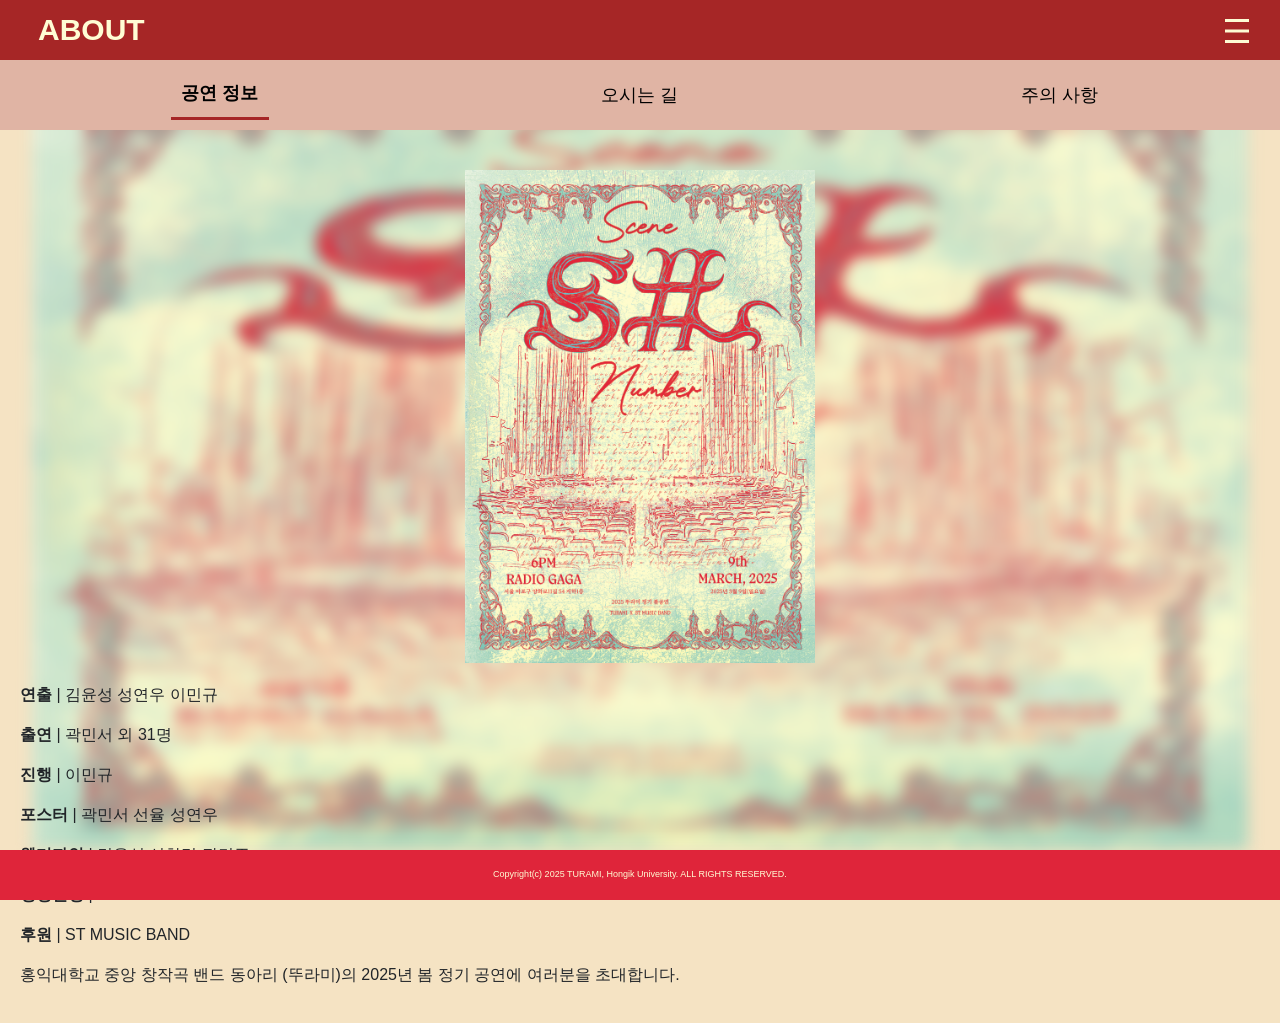
==== html/about.html @ c76e5979 "dev의 about변경 반영" ====
<!doctype html>
<html lang="en">
  <head>
    <meta charset="utf-8">
    <meta name="viewport" content="width=device-width, initial-scale=1">

    <link href="https://cdn.jsdelivr.net/npm/bootstrap@5.1.3/dist/css/bootstrap.min.css" rel="stylesheet" integrity="sha384-1BmE4kWBq78iYhFldvKuhfTAU6auU8tT94WrHftjDbrCEXSU1oBoqyl2QvZ6jIW3" crossorigin="anonymous">
    <link href="../main.css" rel="stylesheet">
    <link href="../css/about.css" rel="stylesheet">

    <title>2025 Spring TURAMI</title>
  </head>

  <body>

    <header>
      <span class="header-title">
        <span>ABOUT</span>
      </span>
      <button class="navbar-toggler" type="button">
        <img src="../images/hamburger.png" id="ham-icon"></img>
      </button>
    </header>  
    <nav class="navbar">
      <div class="nav-container">
        <img onclick="document.getElementsByClassName('navbar')[0].style.display='none';" src="../images/X_menu.png" id="x-icon">
        <a href="about.html" class="nav-item">ABOUT</a>
        <a href="setlist.html" class="nav-item">SETLIST</a>
        <a href="members.html" class="nav-item">MEMBERS</a>
        <a href="ticket.html" class="nav-item">TICKET</a>
        <div class="nav-emoji-container" >
          <a href="https://www.youtube.com/@hongik_TURAMI" class="nav-icon" id="youtube">
            <img src="../images/Youtube.png">
          </a>
          <a href="https://www.instagram.com/turami_hongik/" class="nav-icon" id="instagram">
            <img src="../images/Instagram.png">
          </a>
          <a href="../index.html" class="nav-icon" id="backhome">
            <img src="../images/Home.png">
          </a>
        </div>
      </div> 
    </nav> 

    <main>
        <!-- 📌 탭 메뉴 -->
        <div class="tab-menu">
          <button class="tab-button active" data-tab="info">공연 정보</button>
          <button class="tab-button" data-tab="location">오시는 길</button>
          <button class="tab-button" data-tab="notice">주의 사항</button>
        </div>

        <!-- 📌 탭 내용 -->
        <div id="tab-content">
          <div class="tab-pane active" id="info">
            <img src="/images/poster.jpg" class="poster">
            <div class="info-text">
              <p><strong>연출</strong> | 김윤성 성연우 이민규</p>
              <p><strong>출연</strong> | 곽민서 외 31명</p>
              <p><strong>진행</strong> | 이민규</p>
              <p><strong>포스터</strong> | 곽민서 선율 성연우</p>
              <p><strong>웹디자인</strong> | 김윤성 신한명 장민주</p>
              <p><strong>영상촬영</strong> | -</p>
              <p><strong>후원</strong> | ST MUSIC BAND</p>
            </div>
            <p class="desc">홍익대학교 중앙 창작곡 밴드 동아리 (뚜라미)의 2025년 봄 정기 공연에 여러분을 초대합니다.</p>
          </div>

          <div class="tab-pane" id="location">
              <h3>힙정 라디오가</h3>
              <p>(서울 마포구 양화로 12길 54 지하홀)</p>
              <div class="map-placeholder">지도 넣을 예정</div>
          </div>

          <div class="tab-pane" id="notice">
              <h3>공연장 주의사항</h3>
              <ol>
                <li>공연장 질서 유지 - 공연 관람 시 자리 이동을 삼가주세요.</li>
                <li>공연장 내 촬영 및 음주 금지 - 출연진 보호를 위해 공연장 내 촬영 및 음주가 금지됩니다.</li>
                <li>교통 안내 - 공연장 내 주차 공간이 협소하므로 대중교통 이용을 권장합니다.</li>
              </ol>
              <h4>📌 공연 대표자 비상 연락망</h4>
              <ul>
                <li>신한영: 010-4534-3216</li>
                <li>김리율: 010-2490-4649</li>
                <li>김윤성: 010-3484-4665</li>
                <li>성연우: 010-8855-1968</li>
                <li>이민규: 010-5918-5967</li>
              </ul>
          </div>
        </div>
    </main>


    <img src="../images/poster.jpg" id="blur-poster">
    <footer>
      <p>Copyright(c) 2025 TURAMI, Hongik University. ALL RIGHTS RESERVED.</p>
    </footer>

    <script>
      // hamburger 버튼 누르기
      document.getElementsByClassName('navbar-toggler')
      [0].addEventListener('click', function(){ 
        console.log("Pressed")
        document.getElementsByClassName('navbar')[0].style.display='flex';
      })

      // navbar.html footer,html 불러오기
      function loadComponent(id, file) {
        fetch(file)
          .then(response => response.text())
          .then(data => document.getElementById(id).innerHTML = data);
      }
      loadComponent("navbar-placeholder", "navbar.html");
      loadComponent("footer-placeholder", "footer.html");

        // 탭 기능 추가
        document.querySelectorAll('.tab-button').forEach(button => {
          button.addEventListener('click', function() {
           document.querySelectorAll('.tab-button').forEach(btn => btn.classList.remove('active'));
           document.querySelectorAll('.tab-pane').forEach(tab => tab.classList.remove('active'));

          this.classList.add('active');
          document.getElementById(this.dataset.tab).classList.add('active');
          });
        });

    </script>

    <script src="https://cdn.jsdelivr.net/npm/bootstrap@5.1.3/dist/js/bootstrap.bundle.min.js" integrity="sha384-ka7Sk0Gln4gmtz2MlQnikT1wXgYsOg+OMhuP+IlRH9sENBO0LRn5q+8nbTov4+1p" crossorigin="anonymous"></script>
  </body>
</html>
---- main.css ----
@import url("https://fonts.googleapis.com/css2?family=Abhaya+Libre:wght@400;500;600;700;800&display=swap");

@font-face {
  font-family: "Hakgyo R";
  src: url(../TU-2025-Spring/fonts/Hakgyoansim\ Allimjang\ OTF\ R.otf)
    format("opentype");
}

body {
  /* abhaya-libre-extrabold */
  font-family: "Abhaya Libre", serif;
  /* font-weight: 800;
    font-style: normal; */
  background: #fffdd4;
}
#poster {
  position: absolute;
  top: 50%;
  left: 50%;
  width: 95vw;
  max-height: calc(100vh - 110px);
  transform: translate(-50%, -50%) translateY(5px);
  z-index: -1;
}
#blur-poster {
  position: absolute;
  top: 50%;
  left: 50%;
  width: 95vw;
  max-height: calc(100vh - 110px);
  transform: translate(-50%, -50%) translateY(5px);
  filter: blur(7.5px);
  z-index: -1;
}

/* header */
header {
  position: fixed;
  top: 0px;
  width: 100%;
  height: 60px;
  display: flex;
  align-items: center; /* 수직(상하) 중앙 정렬 */
  padding: 0px;
  background-color: #df253a;
  justify-content: space-between;
}
.header-title {
  display: flex;
  align-items: center; /* 내부 요소들(이미지, 텍스트) 수직 중앙 정렬 */
  margin-left: 23px; /* 왼쪽에서 30px 간격 */

  font-size: 30px;
  font-style: normal;
  font-weight: 800;
  line-height: normal;
  color: #fffdd4;
}
.header-title img {
  height: 54px; /* 로고 크기 조절 */
}
.navbar-toggler {
  padding: 0px;
  margin-right: 16px; /* 오른쪽 버튼 간격 */
}
#ham-icon {
  height: 24px;
}

/* navbar */
.navbar {
  z-index: 9999;
  position: fixed;
  top: 0;
  left: 0;
  width: 100vw;
  height: 100vh;
  padding: 0;
  background: rgba(0, 0, 0, 0.5);
  flex-direction: row-reverse;
  display: none;
}
#x-icon {
  position: relative;
  top: 14px;
  left: 169px;
  height: 32px;
}

.nav-container {
  width: 250px;
  padding: 0px 0px 0px 33px; /* 윗쪽, 오른쪽, 아래쪽, 왼쪽 */
  height: 100vh;
  background-color: #df253a;
  display: grid;
  grid-template-rows: 52px 35px 35px 35px 35px auto;
  row-gap: 8px;
}
.nav-item {
  color: #fffdd4;
  font-size: 30px;
  font-style: normal;
  font-weight: 800;
  line-height: normal;
  text-decoration: none; /* 밑줄 X */
}
.nav-emoji-container {
  padding: 0%;
  margin: 0%;
  width: 217px;
  height: 30px;
  position: fixed;
  bottom: 24px;

  display: flex;
}
.nav-icon {
  margin: 0px;
  padding: 0px;
  width: 30px;
  height: 30px;

  display: flex;
  justify-content: center; /* 가로 중앙 정렬 */
  align-items: center; /* 세로 중앙 정렬 */
}

main {
  position: absolute;
  top: 60px;
  bottom: 50px;
  width: 100vw;
  height: calc(100vh - 110px); /* 전체 높이에서 header(60px) + footer(50px) 제외 */
  /*overflow: auto;   main 내부만 스크롤 가능 */
}

footer {
  display: flex;
  margin: 0px;
  width: 100%;
  height: 50px;
  position: fixed; /* 페이지를 스크롤해도 하단에 고정 */
  bottom: 0px;
  align-items: center;
  justify-content: center;
  background-color: #df253a;
  font-size: 9px;
  color: #fffdd4;
}
footer > p {
  margin: 0;
}



/* nav-item 클릭 시 색상 변화 방지 (강제 적용) */
.nav-item:focus,
.nav-item:active,
.nav-item:visited {
  color: #fdfbd4 !important; /* 기존 색상 유지 */
  outline: none !important; /* 클릭 시 테두리 제거 */
}
---- css/about.css ----
body {
    background-color: #F5E3C3;
    font-family: 'Noto Sans KR', sans-serif;
}

header {
    background-color: #A62626;
    color: white;
    text-align: center;
    padding: 15px;
    font-size: 24px;
}

.tab-menu {
    display: flex;
    justify-content: space-around;
    background-color: #E0B4A4;
    padding: 10px;
}

.tab-button {
    border: none;
    background: none;
    font-size: 18px;
    cursor: pointer;
    padding: 10px;
}

.tab-button.active {
    border-bottom: 3px solid #A62626;
    font-weight: bold;
}

#tab-content {
    padding: 20px;
}

.tab-pane {
    display: none;
}

.tab-pane.active {
    display: block;
}

.poster {
    width: 100%;
    max-width: 350px;
    display: block;
    margin: 20px auto;
}

.map-placeholder {
    width: 100%;
    height: 200px;
    background-color: #C4C4C4;
    text-align: center;
    line-height: 200px;
    font-size: 18px;
    color: white;
}

ul, ol {
    padding-left: 20px;
}

.footer {
    background-color: #A62626;
    color: white;
    text-align: center;
    padding: 10px;
}
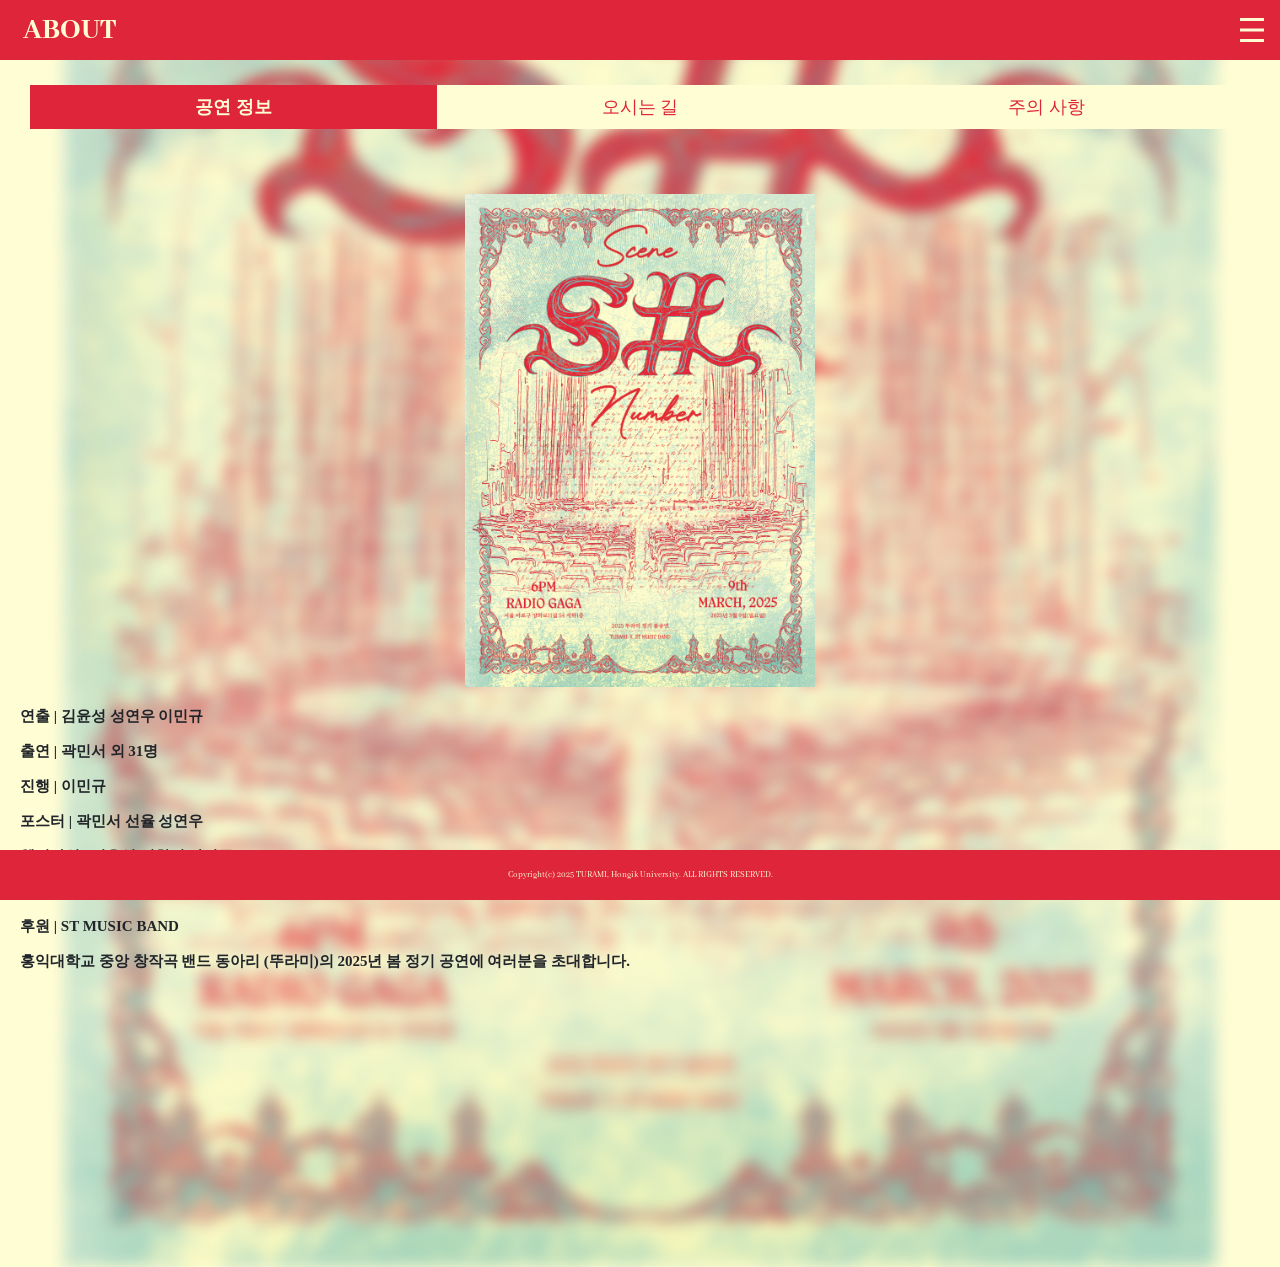
==== commit cd19e7a5: "Fix: tab-menu" ====
--- a/html/about.html
+++ b/html/about.html
@@ -20,7 +20,7 @@
       <button class="navbar-toggler" type="button">
         <img src="../images/hamburger.png" id="ham-icon"></img>
       </button>
-    </header>  
+    </header> 
     <nav class="navbar">
       <div class="nav-container">
         <img onclick="document.getElementsByClassName('navbar')[0].style.display='none';" src="../images/X_menu.png" id="x-icon">
@@ -41,54 +41,54 @@
         </div>
       </div> 
     </nav> 
+    
+    <main>
+      <!-- 📌 탭 메뉴 -->
+      <div class="tab-menu">
+        <button class="tab-button active" data-tab="info">공연 정보</button>
+        <button class="tab-button" data-tab="location">오시는 길</button>
+        <button class="tab-button" data-tab="notice">주의 사항</button>
+      </div>
 
-    <main>
-        <!-- 📌 탭 메뉴 -->
-        <div class="tab-menu">
-          <button class="tab-button active" data-tab="info">공연 정보</button>
-          <button class="tab-button" data-tab="location">오시는 길</button>
-          <button class="tab-button" data-tab="notice">주의 사항</button>
+      <!-- 📌 탭 내용 -->
+      <div id="tab-content">
+        <div class="tab-pane active" id="info">
+          <img src="/images/poster.jpg" class="poster">
+          <div class="info-text">
+            <p><strong>연출</strong> | 김윤성 성연우 이민규</p>
+            <p><strong>출연</strong> | 곽민서 외 31명</p>
+            <p><strong>진행</strong> | 이민규</p>
+            <p><strong>포스터</strong> | 곽민서 선율 성연우</p>
+            <p><strong>웹디자인</strong> | 김윤성 신한명 장민주</p>
+            <p><strong>영상촬영</strong> | -</p>
+            <p><strong>후원</strong> | ST MUSIC BAND</p>
+          </div>
+          <p class="desc">홍익대학교 중앙 창작곡 밴드 동아리 (뚜라미)의 2025년 봄 정기 공연에 여러분을 초대합니다.</p>
         </div>
 
-        <!-- 📌 탭 내용 -->
-        <div id="tab-content">
-          <div class="tab-pane active" id="info">
-            <img src="/images/poster.jpg" class="poster">
-            <div class="info-text">
-              <p><strong>연출</strong> | 김윤성 성연우 이민규</p>
-              <p><strong>출연</strong> | 곽민서 외 31명</p>
-              <p><strong>진행</strong> | 이민규</p>
-              <p><strong>포스터</strong> | 곽민서 선율 성연우</p>
-              <p><strong>웹디자인</strong> | 김윤성 신한명 장민주</p>
-              <p><strong>영상촬영</strong> | -</p>
-              <p><strong>후원</strong> | ST MUSIC BAND</p>
-            </div>
-            <p class="desc">홍익대학교 중앙 창작곡 밴드 동아리 (뚜라미)의 2025년 봄 정기 공연에 여러분을 초대합니다.</p>
-          </div>
+        <div class="tab-pane" id="location">
+            <h3>힙정 라디오가</h3>
+            <p>(서울 마포구 양화로 12길 54 지하홀)</p>
+            <div class="map-placeholder">지도 넣을 예정</div>
+        </div>
 
-          <div class="tab-pane" id="location">
-              <h3>힙정 라디오가</h3>
-              <p>(서울 마포구 양화로 12길 54 지하홀)</p>
-              <div class="map-placeholder">지도 넣을 예정</div>
-          </div>
-
-          <div class="tab-pane" id="notice">
-              <h3>공연장 주의사항</h3>
-              <ol>
-                <li>공연장 질서 유지 - 공연 관람 시 자리 이동을 삼가주세요.</li>
-                <li>공연장 내 촬영 및 음주 금지 - 출연진 보호를 위해 공연장 내 촬영 및 음주가 금지됩니다.</li>
-                <li>교통 안내 - 공연장 내 주차 공간이 협소하므로 대중교통 이용을 권장합니다.</li>
-              </ol>
-              <h4>📌 공연 대표자 비상 연락망</h4>
-              <ul>
-                <li>신한영: 010-4534-3216</li>
-                <li>김리율: 010-2490-4649</li>
-                <li>김윤성: 010-3484-4665</li>
-                <li>성연우: 010-8855-1968</li>
-                <li>이민규: 010-5918-5967</li>
-              </ul>
-          </div>
+        <div class="tab-pane" id="notice">
+            <h3>공연장 주의사항</h3>
+            <ol>
+              <li>공연장 질서 유지 - 공연 관람 시 자리 이동을 삼가주세요.</li>
+              <li>공연장 내 촬영 및 음주 금지 - 출연진 보호를 위해 공연장 내 촬영 및 음주가 금지됩니다.</li>
+              <li>교통 안내 - 공연장 내 주차 공간이 협소하므로 대중교통 이용을 권장합니다.</li>
+            </ol>
+            <h4>📌 공연 대표자 비상 연락망</h4>
+            <ul>
+              <li>신한영: 010-4534-3216</li>
+              <li>김리율: 010-2490-4649</li>
+              <li>김윤성: 010-3484-4665</li>
+              <li>성연우: 010-8855-1968</li>
+              <li>이민규: 010-5918-5967</li>
+            </ul>
         </div>
+      </div>
     </main>
 
 
@@ -96,6 +96,9 @@
     <footer>
       <p>Copyright(c) 2025 TURAMI, Hongik University. ALL RIGHTS RESERVED.</p>
     </footer>
+    
+
+    
 
     <script>
       // hamburger 버튼 누르기
@@ -105,26 +108,16 @@
         document.getElementsByClassName('navbar')[0].style.display='flex';
       })
 
-      // navbar.html footer,html 불러오기
-      function loadComponent(id, file) {
-        fetch(file)
-          .then(response => response.text())
-          .then(data => document.getElementById(id).innerHTML = data);
-      }
-      loadComponent("navbar-placeholder", "navbar.html");
-      loadComponent("footer-placeholder", "footer.html");
+      // 탭 기능 추가
+      document.querySelectorAll('.tab-button').forEach(button => {
+        button.addEventListener('click', function() {
+          document.querySelectorAll('.tab-button').forEach(btn => btn.classList.remove('active'));
+          document.querySelectorAll('.tab-pane').forEach(tab => tab.classList.remove('active'));
 
-        // 탭 기능 추가
-        document.querySelectorAll('.tab-button').forEach(button => {
-          button.addEventListener('click', function() {
-           document.querySelectorAll('.tab-button').forEach(btn => btn.classList.remove('active'));
-           document.querySelectorAll('.tab-pane').forEach(tab => tab.classList.remove('active'));
-
-          this.classList.add('active');
-          document.getElementById(this.dataset.tab).classList.add('active');
-          });
+        this.classList.add('active');
+        document.getElementById(this.dataset.tab).classList.add('active');
         });
-
+      });
     </script>
 
     <script src="https://cdn.jsdelivr.net/npm/bootstrap@5.1.3/dist/js/bootstrap.bundle.min.js" integrity="sha384-ka7Sk0Gln4gmtz2MlQnikT1wXgYsOg+OMhuP+IlRH9sENBO0LRn5q+8nbTov4+1p" crossorigin="anonymous"></script>
--- a/main.css
+++ b/main.css
@@ -17,8 +17,8 @@
   position: absolute;
   top: 50%;
   left: 50%;
-  width: 95vw;
-  max-height: calc(100vh - 110px);
+  width: 90vw;
+  /* max-height: calc(100vh - 110px); */
   transform: translate(-50%, -50%) translateY(5px);
   z-index: -1;
 }
@@ -26,8 +26,8 @@
   position: absolute;
   top: 50%;
   left: 50%;
-  width: 95vw;
-  max-height: calc(100vh - 110px);
+  width: 90vw;
+  /* max-height: calc(100vh - 110px); */
   transform: translate(-50%, -50%) translateY(5px);
   filter: blur(7.5px);
   z-index: -1;
@@ -124,6 +124,14 @@
   justify-content: center; /* 가로 중앙 정렬 */
   align-items: center; /* 세로 중앙 정렬 */
 }
+#instagram {
+  position: relative;
+  left: 12px;
+}
+#backhome {
+  position: relative;
+  left: 92px;
+}
 
 main {
   position: absolute;
--- a/css/about.css
+++ b/css/about.css
@@ -1,34 +1,51 @@
-body {
-    background-color: #F5E3C3;
-    font-family: 'Noto Sans KR', sans-serif;
+@import url("https://fonts.googleapis.com/css2?family=Abhaya+Libre:wght@400;500;600;700;800&display=swap");
+
+@font-face {
+  font-family: "Hakgyo R";
+  src: url(../TU-2025-Spring/fonts/Hakgyoansim\ Allimjang\ OTF\ R.otf)
+    format("opentype");
 }
 
-header {
+main {
+    font: 15px "Hakgyo R";
+    font-weight: 700;
+}
+
+/* header {
     background-color: #A62626;
     color: white;
     text-align: center;
     padding: 15px;
     font-size: 24px;
-}
+} */
 
 .tab-menu {
-    display: flex;
+    display: grid;
+    grid-template-columns: 1fr 1fr 1fr;
+
     justify-content: space-around;
-    background-color: #E0B4A4;
-    padding: 10px;
+    margin-top: 25px;
+    margin-bottom: 25px;
+    margin-left: 30px;
+    margin-right: 30px;
 }
 
 .tab-button {
+    font: 18px "Hakgyo R";
     border: none;
     background: none;
-    font-size: 18px;
     cursor: pointer;
     padding: 10px;
+    background-color: #fffdd4;
+    color: #df253a;
+    font-weight: 400;
 }
 
 .tab-button.active {
-    border-bottom: 3px solid #A62626;
-    font-weight: bold;
+    font: 18px "Hakgyo R";
+    background-color: #df253a;
+    color: #fffdd4;;
+    font-weight: 600;
 }
 
 #tab-content {
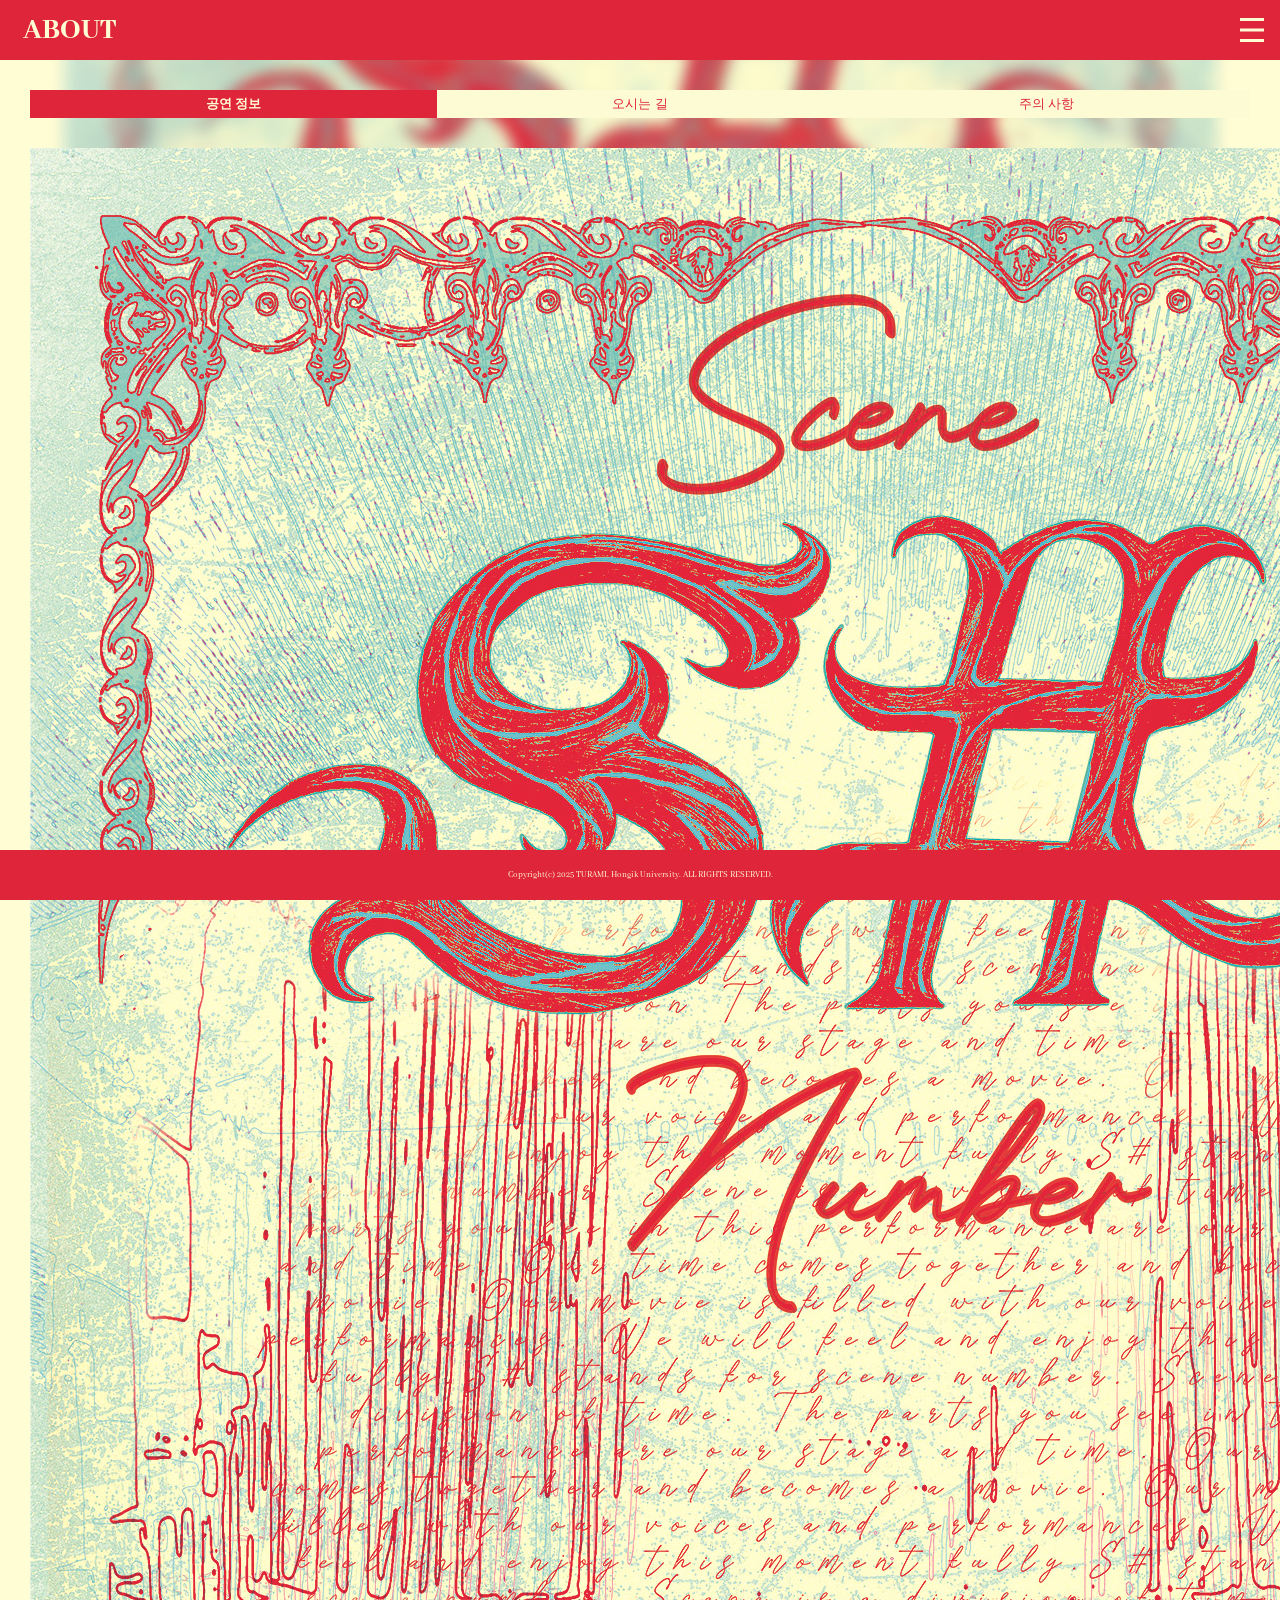
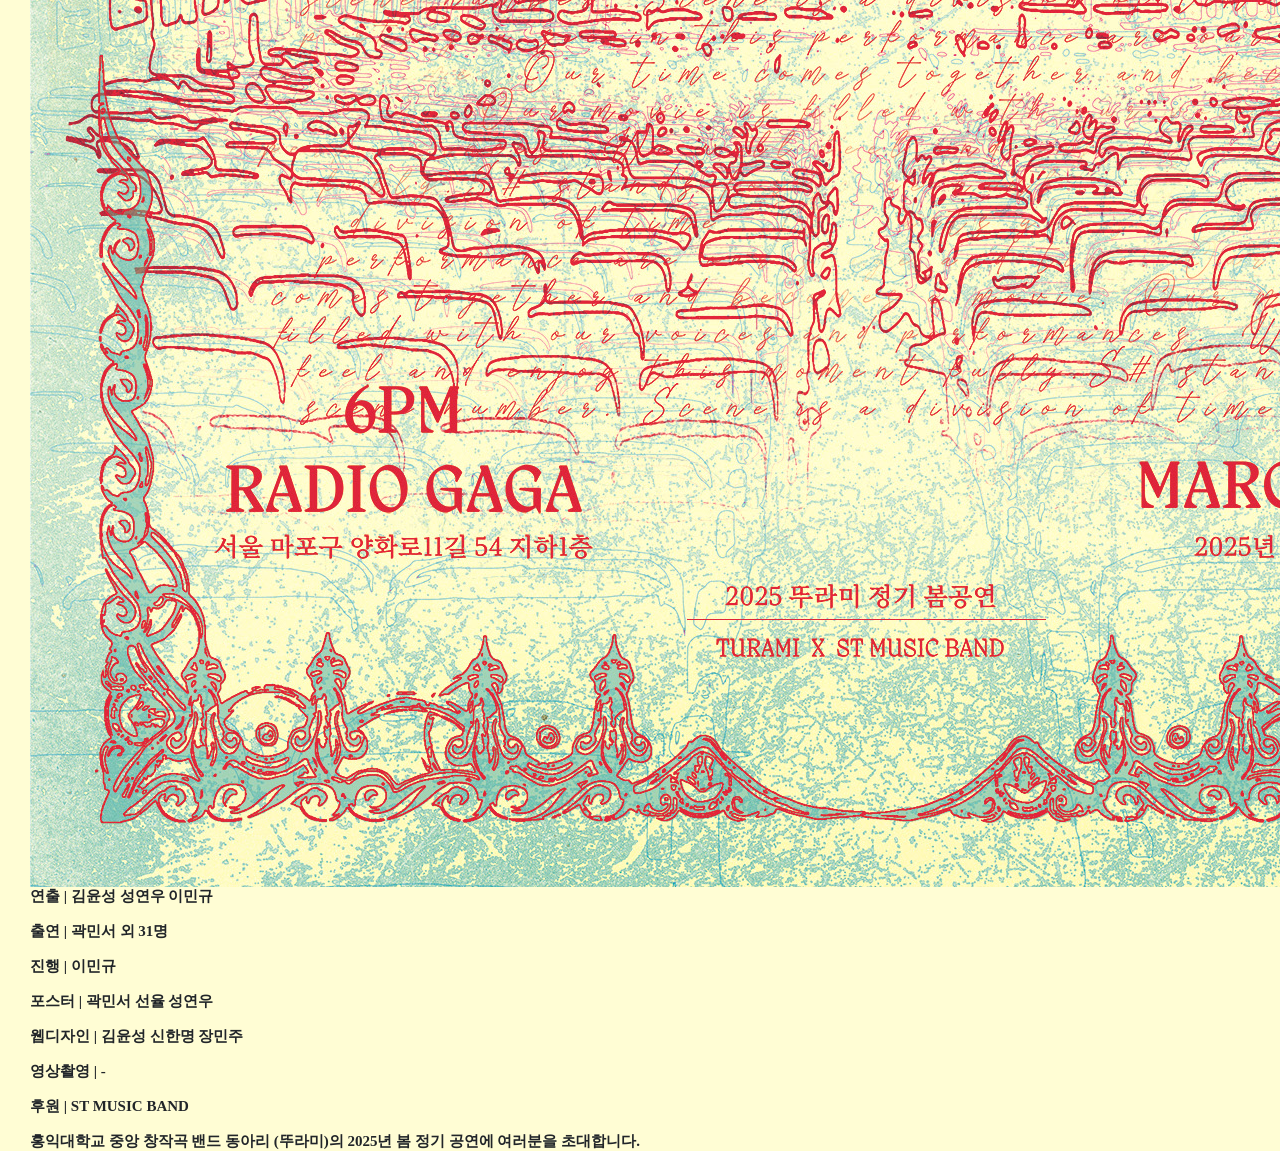
==== commit 93504423: "Fix: contennt class" ====
--- a/html/about.html
+++ b/html/about.html
@@ -51,28 +51,34 @@
       </div>
 
       <!-- 📌 탭 내용 -->
-      <div id="tab-content">
+      <div class="tab-content">
+
         <div class="tab-pane active" id="info">
-          <img src="/images/poster.jpg" class="poster">
-          <div class="info-text">
-            <p><strong>연출</strong> | 김윤성 성연우 이민규</p>
-            <p><strong>출연</strong> | 곽민서 외 31명</p>
-            <p><strong>진행</strong> | 이민규</p>
-            <p><strong>포스터</strong> | 곽민서 선율 성연우</p>
-            <p><strong>웹디자인</strong> | 김윤성 신한명 장민주</p>
-            <p><strong>영상촬영</strong> | -</p>
-            <p><strong>후원</strong> | ST MUSIC BAND</p>
-          </div>
-          <p class="desc">홍익대학교 중앙 창작곡 밴드 동아리 (뚜라미)의 2025년 봄 정기 공연에 여러분을 초대합니다.</p>
+          <div class="content1">
+            <img src="/images/poster.jpg" id="tab-poster">
+            <div class="info-text">
+              <p><strong>연출</strong> | 김윤성 성연우 이민규</p>
+              <p><strong>출연</strong> | 곽민서 외 31명</p>
+              <p><strong>진행</strong> | 이민규</p>
+              <p><strong>포스터</strong> | 곽민서 선율 성연우</p>
+              <p><strong>웹디자인</strong> | 김윤성 신한명 장민주</p>
+              <p><strong>영상촬영</strong> | -</p>
+              <p><strong>후원</strong> | ST MUSIC BAND</p>
+            </div>
+            <p class="desc">홍익대학교 중앙 창작곡 밴드 동아리 (뚜라미)의 2025년 봄 정기 공연에 여러분을 초대합니다.</p>
+          </div>  
         </div>
 
         <div class="tab-pane" id="location">
+          <div class="content2">
             <h3>힙정 라디오가</h3>
             <p>(서울 마포구 양화로 12길 54 지하홀)</p>
             <div class="map-placeholder">지도 넣을 예정</div>
+          </div>  
         </div>
 
         <div class="tab-pane" id="notice">
+          <div class="content3">
             <h3>공연장 주의사항</h3>
             <ol>
               <li>공연장 질서 유지 - 공연 관람 시 자리 이동을 삼가주세요.</li>
@@ -87,6 +93,7 @@
               <li>성연우: 010-8855-1968</li>
               <li>이민규: 010-5918-5967</li>
             </ul>
+          </div>  
         </div>
       </div>
     </main>
--- a/css/about.css
+++ b/css/about.css
@@ -9,54 +9,59 @@
 main {
     font: 15px "Hakgyo R";
     font-weight: 700;
+
+    /* position: fixed;
+    top: 60px; */
 }
 
-/* header {
-    background-color: #A62626;
-    color: white;
-    text-align: center;
-    padding: 15px;
-    font-size: 24px;
-} */
 
 .tab-menu {
     display: grid;
     grid-template-columns: 1fr 1fr 1fr;
 
     justify-content: space-around;
-    margin-top: 25px;
-    margin-bottom: 25px;
+    margin-top: 30px;
+    margin-bottom: 30px;
     margin-left: 30px;
     margin-right: 30px;
 }
+.tab-button {
+    display: flex;
+    justify-content: center;
+    align-items: center;
+    padding-top: 5px;
+    padding-bottom: 5px;
 
-.tab-button {
-    font: 18px "Hakgyo R";
     border: none;
-    background: none;
-    cursor: pointer;
-    padding: 10px;
-    background-color: #fffdd4;
+
+    font: 13px "Hakgyo R";
+    font-weight: 500;
+    background-color: #FDFBD4;
     color: #df253a;
-    font-weight: 400;
+}
+.tab-button.active {
+    display: flex;
+    justify-content: center;
+    align-items: center;
+    padding-top: 5px;
+    padding-bottom: 5px;
+
+    font: 13px "Hakgyo R";
+    font-weight: 600;
+    background-color: #df253a;
+    color: #fffdd4;;
 }
 
-.tab-button.active {
-    font: 18px "Hakgyo R";
-    background-color: #df253a;
-    color: #fffdd4;;
-    font-weight: 600;
-}
-
-#tab-content {
-    padding: 20px;
+.tab-content {
+    margin-left: 30px;
+    margin-right: 30px;
 }
 
 .tab-pane {
     display: none;
 }
+.tab-pane.active {
 
-.tab-pane.active {
     display: block;
 }
 
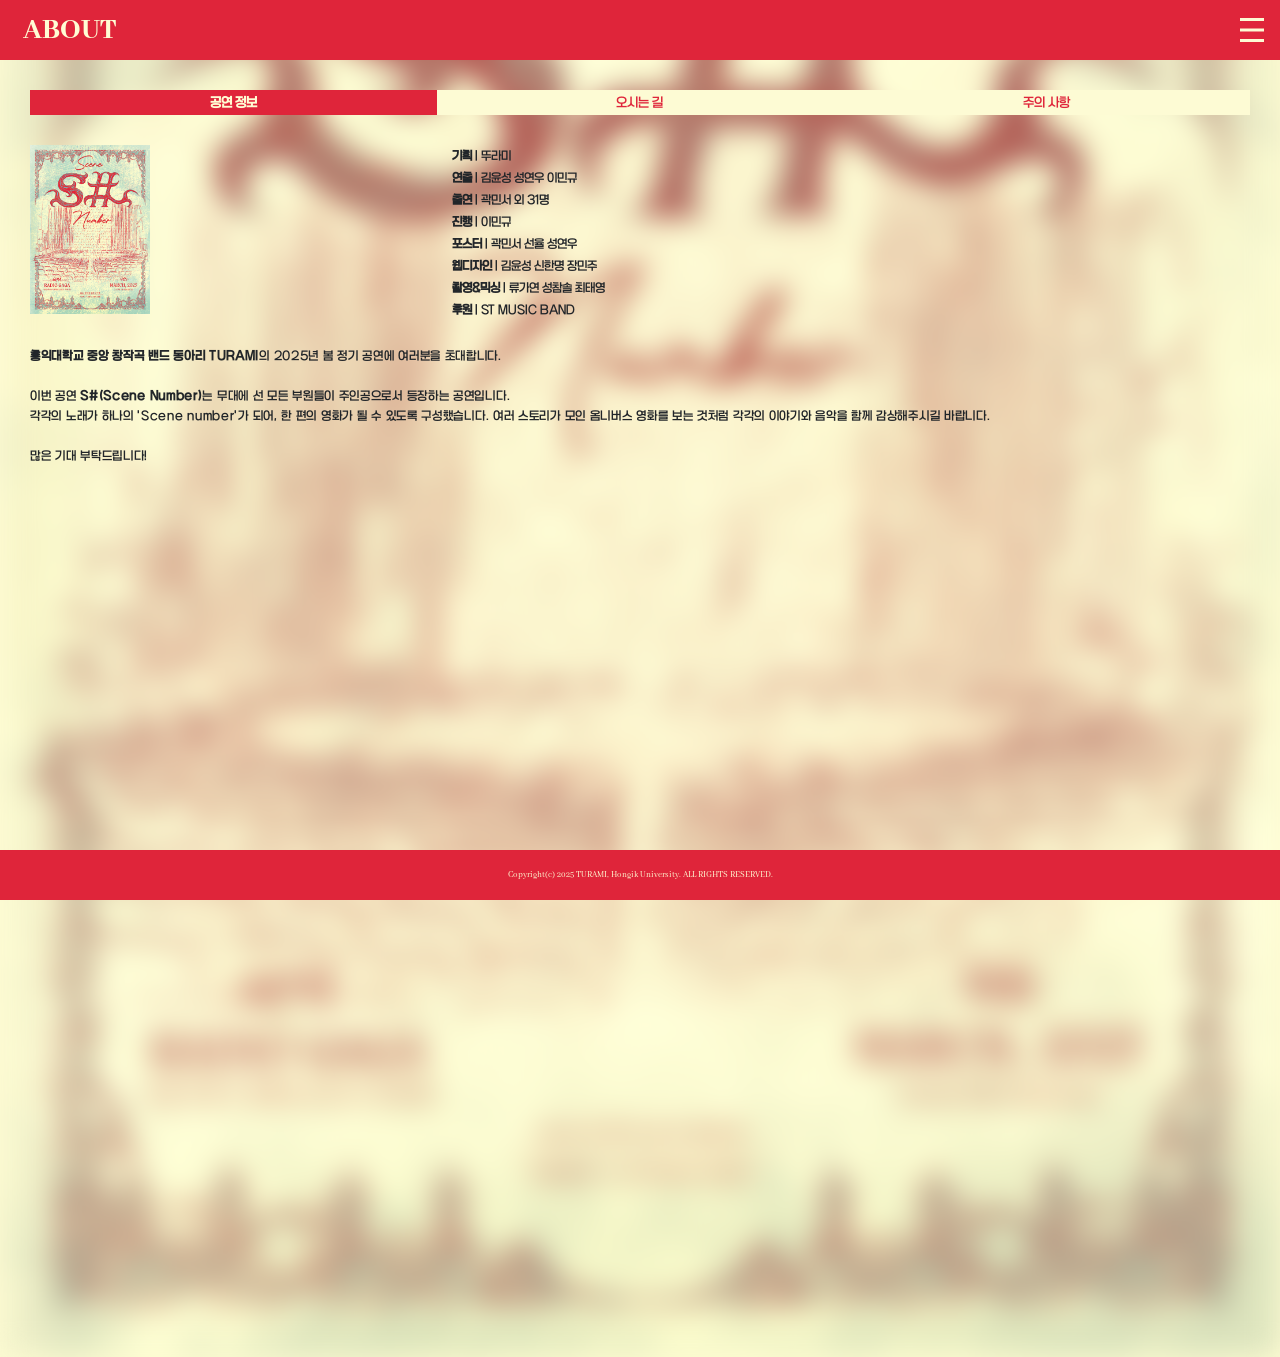
==== commit 7aed250c: "Fix: about page and map.png" ====
--- a/html/about.html
+++ b/html/about.html
@@ -56,43 +56,53 @@
         <div class="tab-pane active" id="info">
           <div class="content1">
             <img src="/images/poster.jpg" id="tab-poster">
-            <div class="info-text">
+            <div class="info-text1">
+              <p><strong>기획</strong> | 뚜라미</p>
               <p><strong>연출</strong> | 김윤성 성연우 이민규</p>
               <p><strong>출연</strong> | 곽민서 외 31명</p>
               <p><strong>진행</strong> | 이민규</p>
               <p><strong>포스터</strong> | 곽민서 선율 성연우</p>
               <p><strong>웹디자인</strong> | 김윤성 신한명 장민주</p>
-              <p><strong>영상촬영</strong> | -</p>
+              <p><strong>촬영&믹싱</strong> | 류가연 성참솔 최태영</p>
               <p><strong>후원</strong> | ST MUSIC BAND</p>
             </div>
-            <p class="desc">홍익대학교 중앙 창작곡 밴드 동아리 (뚜라미)의 2025년 봄 정기 공연에 여러분을 초대합니다.</p>
-          </div>  
+          </div> 
+          <div class="content1-1">
+            <strong>홍익대학교 중앙 창작곡 밴드 동아리 TURAMI</strong>의 2025년 봄 정기 공연에 여러분을 초대합니다. <br><br>
+
+            이번 공연 <strong>S#(Scene Number)</strong>는 무대에 선 모든 부원들이 주인공으로서 등장하는 공연입니다.<br>
+            각각의 노래가 하나의 ‘Scene number’가 되어, 한 편의 영화가 될 수 있도록 구성했습니다. 여러 스토리가 모인 옴니버스 영화를 보는 것처럼 각각의 이야기와 음악을 함께 감상해주시길 바랍니다.<br><br>
+
+            많은 기대 부탁드립니다!
+          </div> 
         </div>
 
         <div class="tab-pane" id="location">
           <div class="content2">
-            <h3>힙정 라디오가</h3>
-            <p>(서울 마포구 양화로 12길 54 지하홀)</p>
-            <div class="map-placeholder">지도 넣을 예정</div>
+            <div class="info-text2">
+              합정 라디오가가<br>(서울 마포구 양화로11길 54 지하1층)
+            </div>
+            <img src="/images/map.png" id="radio-map">
           </div>  
         </div>
 
         <div class="tab-pane" id="notice">
           <div class="content3">
-            <h3>공연장 주의사항</h3>
-            <ol>
-              <li>공연장 질서 유지 - 공연 관람 시 자리 이동을 삼가주세요.</li>
-              <li>공연장 내 촬영 및 음주 금지 - 출연진 보호를 위해 공연장 내 촬영 및 음주가 금지됩니다.</li>
-              <li>교통 안내 - 공연장 내 주차 공간이 협소하므로 대중교통 이용을 권장합니다.</li>
-            </ol>
-            <h4>📌 공연 대표자 비상 연락망</h4>
-            <ul>
-              <li>신한영: 010-4534-3216</li>
-              <li>김리율: 010-2490-4649</li>
-              <li>김윤성: 010-3484-4665</li>
-              <li>성연우: 010-8855-1968</li>
-              <li>이민규: 010-5918-5967</li>
-            </ul>
+            1. 공연장 질서 유지<br>
+            관람객들의 안전과 질서유지를 위하여 인터미션을 제외한 공연 시간중에는 좌석 이동을 자제하여 주시기 바랍니다. 공연장 안내인원의 안내에 적극적으로 참여해주시기 바랍니다.
+            <br><br>
+            2. 공연장 내 흡연 및 음주 금지<br>
+            공연장 내 흡연행위 및 음주행위는 엄격하게 금지되어 있습니다. 흡연은 공연장 외부에서 해주세요.
+            <br><br>
+            3. 교통 안내<br>
+            공연장에 별도의 주차 공간이 마련되어 있지 않습니다. 자차 이용시 공연장 주변의 교통혼잡이 예상되니 가급적 대중교통 이용을 권장드립니다.
+            <br><br>
+            📌 공연대표자 비상 연락망<br>
+            신한영 : 010-4534-3216 *회장<br>
+            김리율 : 010-2490-4649 *부회장<br>
+            김윤성 : 010-3484-4665 *연출<br>
+            성연우 : 010-8855-1968 *연출<br>
+            이민규 : 010-5918-5967 *연출<br>
           </div>  
         </div>
       </div>
--- a/css/about.css
+++ b/css/about.css
@@ -1,19 +1,14 @@
 @import url("https://fonts.googleapis.com/css2?family=Abhaya+Libre:wght@400;500;600;700;800&display=swap");
 
 @font-face {
-  font-family: "Hakgyo R";
-  src: url(../TU-2025-Spring/fonts/Hakgyoansim\ Allimjang\ OTF\ R.otf)
-    format("opentype");
+    font-family: "Hakgyo R";
+    src: url(../fonts/Hakgyoansim\ Allimjang\ OTF\ R.otf) format("opentype");
 }
 
-main {
-    font: 15px "Hakgyo R";
-    font-weight: 700;
-
-    /* position: fixed;
-    top: 60px; */
+#blur-poster {
+    width: 100%;
+    filter: sepia(50%) blur(15px);
 }
-
 
 .tab-menu {
     display: grid;
@@ -49,7 +44,7 @@
     font: 13px "Hakgyo R";
     font-weight: 600;
     background-color: #df253a;
-    color: #fffdd4;;
+    color: #fffdd4;
 }
 
 .tab-content {
@@ -65,30 +60,60 @@
     display: block;
 }
 
-.poster {
-    width: 100%;
-    max-width: 350px;
+/* content1  */
+.content1 {
+    display: grid;
+    grid-template-columns: 1fr 2fr;
+}
+#tab-poster {
     display: block;
-    margin: 20px auto;
+    width: 120px;
+}
+.info-text1 {
+    padding-left: 15px;
+    font: 12px "Hakgyo R";
+    font-weight: 400;
+}
+.info-text1 p {
+    line-height: 22px;  
+    padding: 0;
+    margin: 0;
+}
+.content1-1 {
+    margin-top: 25px;
+    font: 12px "Hakgyo R";
+    font-weight: 400;
+    letter-spacing: 0.7px; 
+    line-height: 20px;  
 }
 
-.map-placeholder {
-    width: 100%;
-    height: 200px;
-    background-color: #C4C4C4;
-    text-align: center;
-    line-height: 200px;
-    font-size: 18px;
-    color: white;
+/* content2  */
+.content2 {    
+    font: 12px "Hakgyo R";
+    font-weight: 400;
+    line-height: 18px;  
+
+    text-align: center; /* 텍스트 중앙 정렬 */
+    
+    display: flex;
+    flex-direction: column; 
+    justify-content: center; 
+    align-items: center; /* 가로 방향 중앙 정렬 */
+}
+.info-text2 {
+    margin-top: 10px;
+    margin-bottom: 10px;
+}
+#radio-map {
+    width: 295px;
+    border: 1.0px solid  #fffdd4; 
 }
 
-ul, ol {
-    padding-left: 20px;
+/* content3  */
+.content3 {    
+    font: 12px "Hakgyo R";
+    font-weight: 400;
+    line-height: 160%; 
+    
+    margin-top: 5px;
 }
-
-.footer {
-    background-color: #A62626;
-    color: white;
-    text-align: center;
-    padding: 10px;
-}
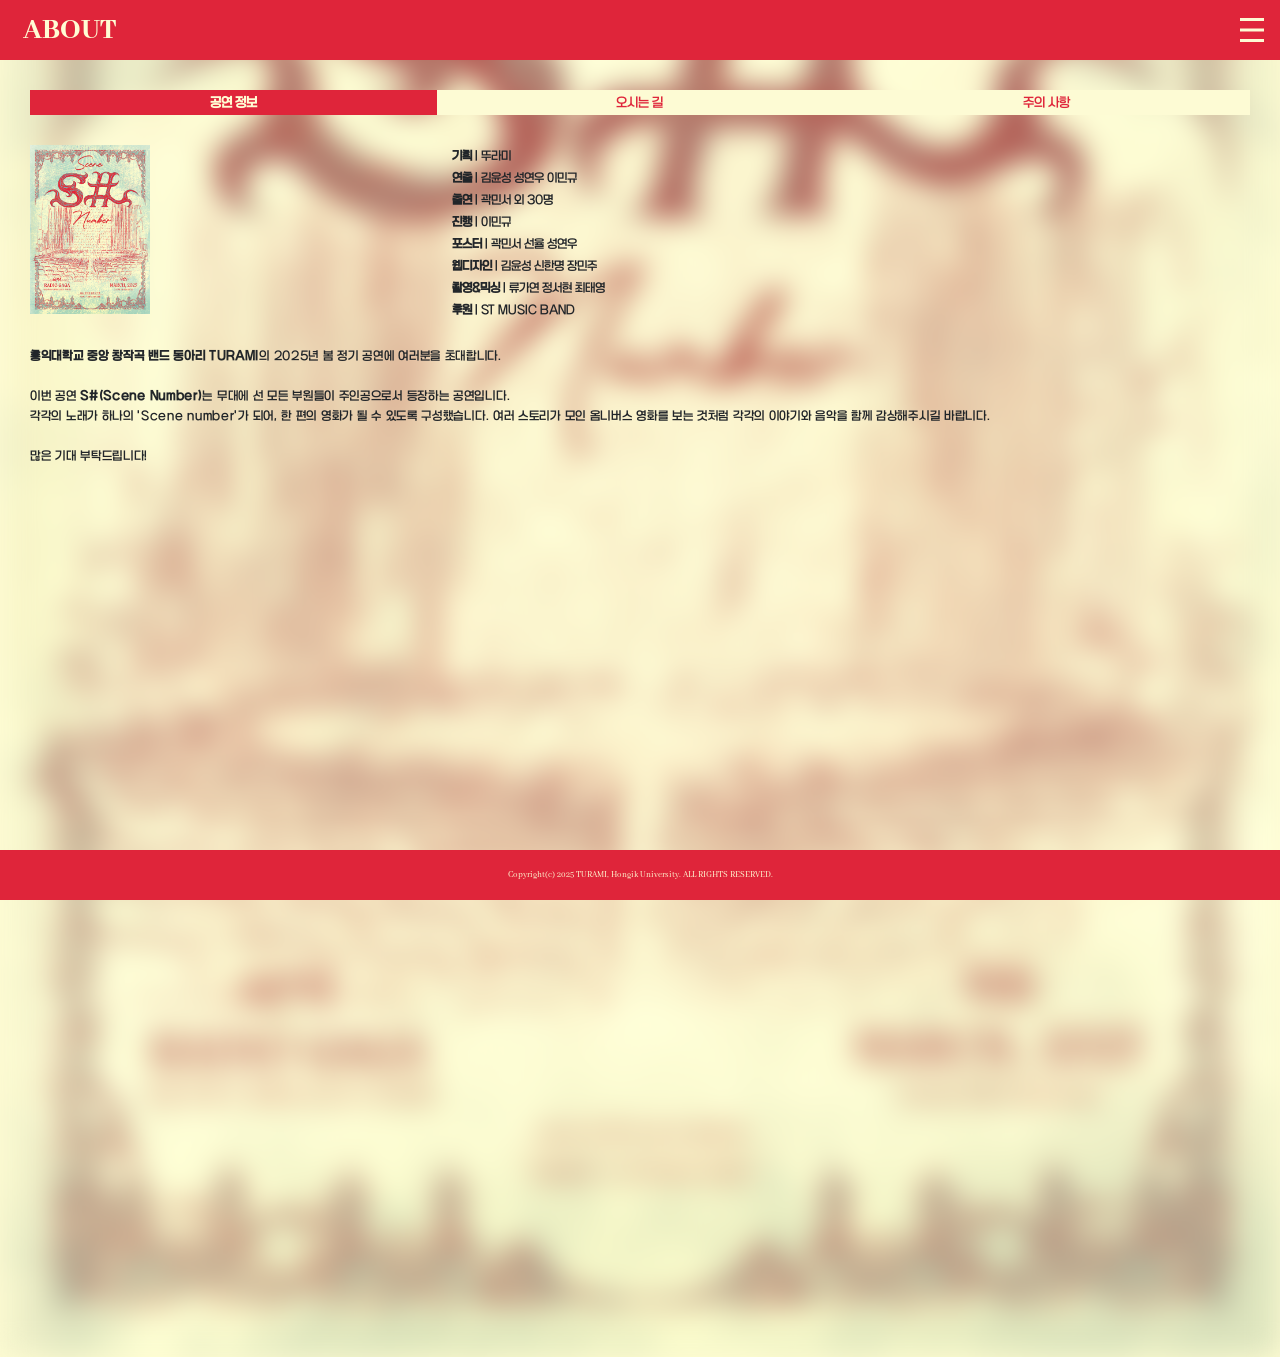
==== commit 8b8ea7d7: "." ====
--- a/html/about.html
+++ b/html/about.html
@@ -55,15 +55,15 @@
 
         <div class="tab-pane active" id="info">
           <div class="content1">
-            <img src="/images/poster.jpg" id="tab-poster">
+            <img src="../images/poster.jpg" id="tab-poster">
             <div class="info-text1">
               <p><strong>기획</strong> | 뚜라미</p>
               <p><strong>연출</strong> | 김윤성 성연우 이민규</p>
-              <p><strong>출연</strong> | 곽민서 외 31명</p>
+              <p><strong>출연</strong> | 곽민서 외 30명</p>
               <p><strong>진행</strong> | 이민규</p>
               <p><strong>포스터</strong> | 곽민서 선율 성연우</p>
               <p><strong>웹디자인</strong> | 김윤성 신한명 장민주</p>
-              <p><strong>촬영&믹싱</strong> | 류가연 성참솔 최태영</p>
+              <p><strong>촬영&믹싱</strong> | 류가연 정서현 최태영</p>
               <p><strong>후원</strong> | ST MUSIC BAND</p>
             </div>
           </div> 
@@ -82,7 +82,11 @@
             <div class="info-text2">
               합정 라디오가가<br>(서울 마포구 양화로11길 54 지하1층)
             </div>
-            <img src="/images/map.png" id="radio-map">
+            <img src="../images/map.png" id="radio-map">
+            <div class="content2-1">
+              일시 | 3월 9일 일요일 오후 6시<br>
+              장소 | 합정 라디오가가 라이브홀<br>
+            </div> 
           </div>  
         </div>
 
@@ -97,7 +101,7 @@
             3. 교통 안내<br>
             공연장에 별도의 주차 공간이 마련되어 있지 않습니다. 자차 이용시 공연장 주변의 교통혼잡이 예상되니 가급적 대중교통 이용을 권장드립니다.
             <br><br>
-            📌 공연대표자 비상 연락망<br>
+            📌  공연대표자 비상 연락망<br>
             신한영 : 010-4534-3216 *회장<br>
             김리율 : 010-2490-4649 *부회장<br>
             김윤성 : 010-3484-4665 *연출<br>
--- a/css/about.css
+++ b/css/about.css
@@ -108,6 +108,13 @@
     width: 295px;
     border: 1.0px solid  #fffdd4; 
 }
+.content2-1 {
+    margin-top: 25px;
+    font: 12px "Hakgyo R";
+    font-weight: 400;
+    letter-spacing: 0.7px; 
+    line-height: 20px;  
+}
 
 /* content3  */
 .content3 {    
